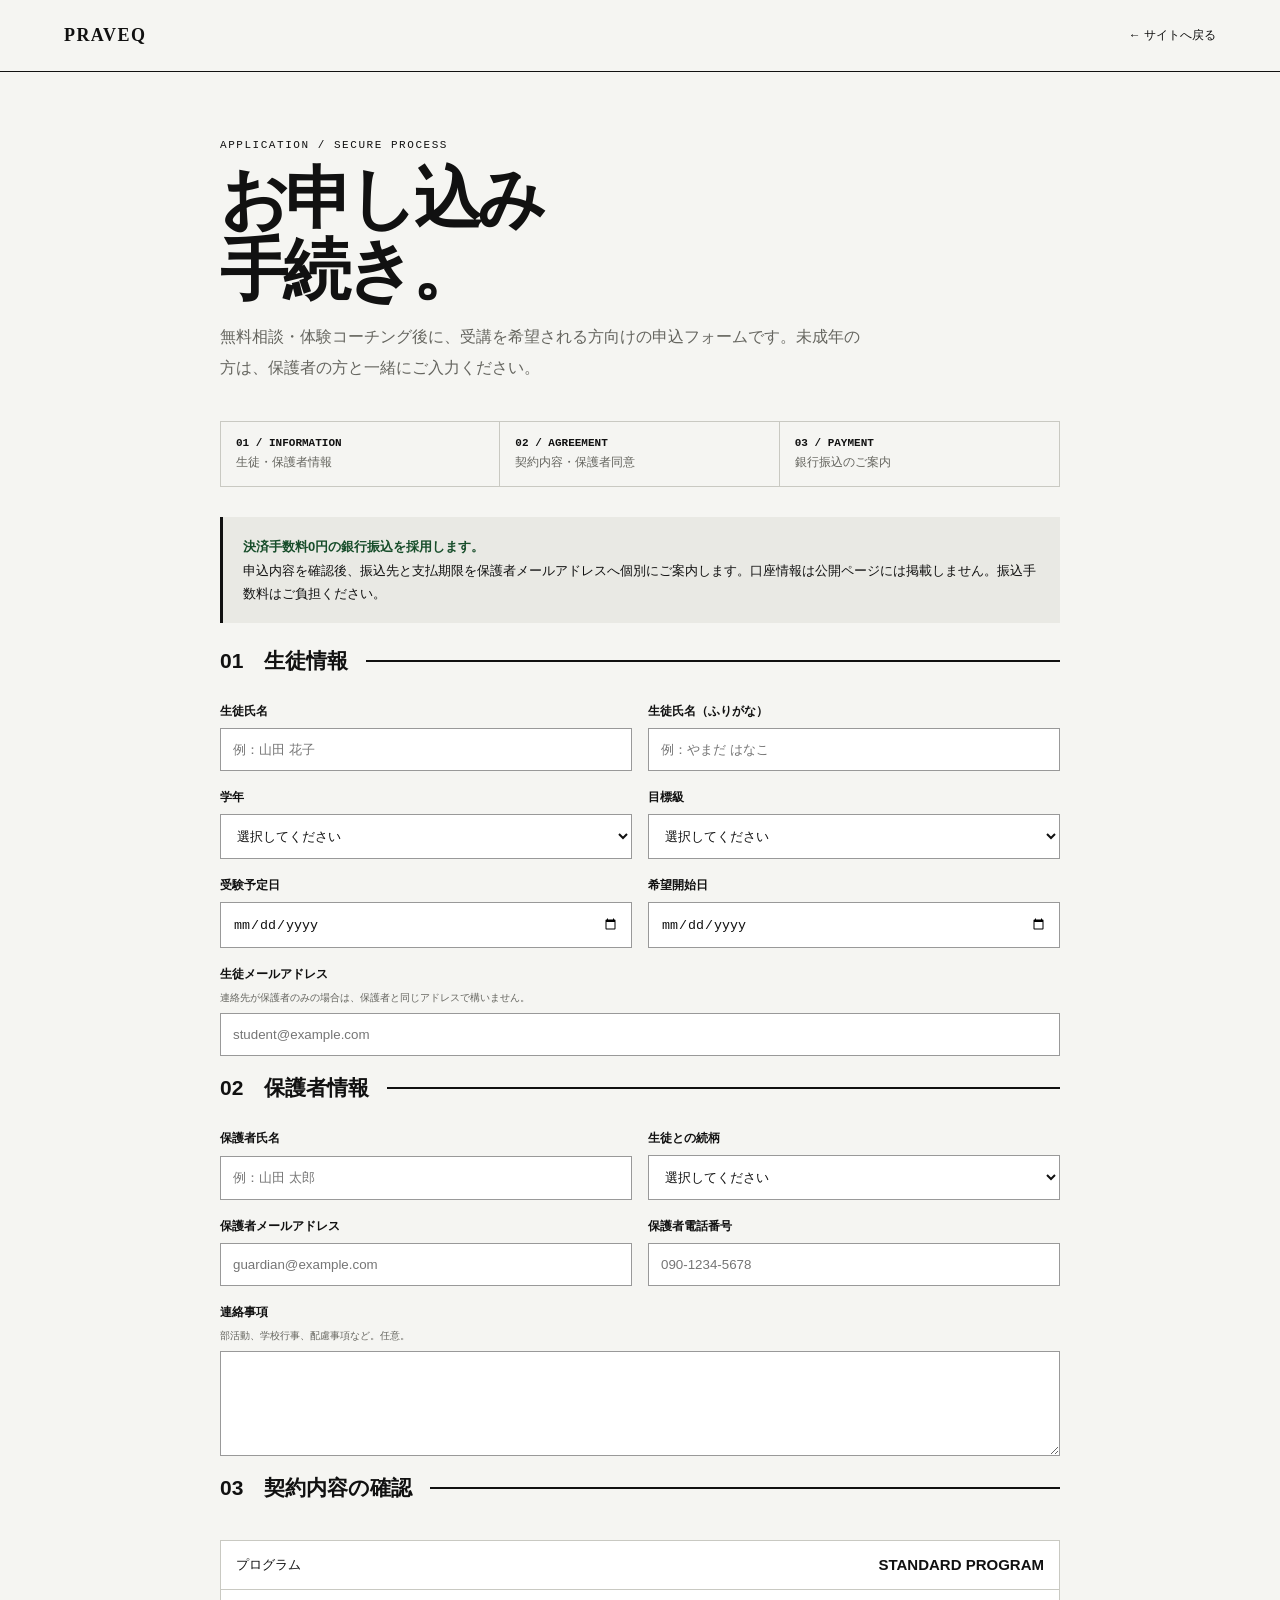
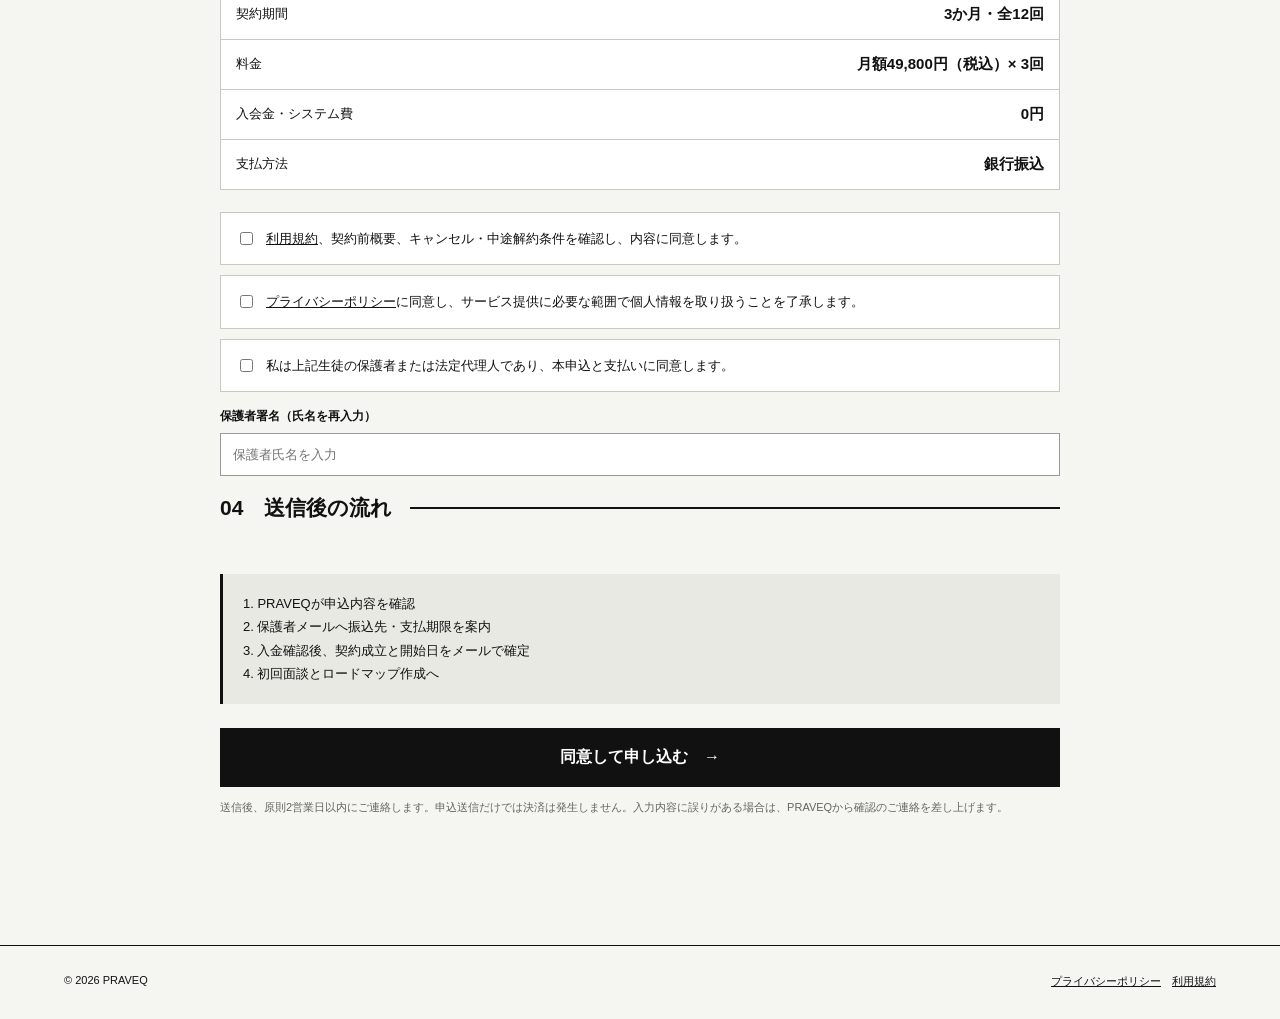
==== application.html @ a68e9273 "受講申込・保護者同意・銀行振込案内ページを追加" ====
<!doctype html>
<html lang="ja">
<head>
  <meta charset="utf-8">
  <meta name="viewport" content="width=device-width,initial-scale=1">
  <meta name="description" content="PRAVEQ 英検メンターのお申し込み手続き。保護者同意、契約確認、銀行振込のご案内。">
  <title>お申し込み｜PRAVEQ 英検メンター</title>
  <style>
    :root{--ink:#111;--paper:#f5f5f2;--soft:#e9e9e4;--line:#c9c9c2;--muted:#65655f;--ok:#174d2a}
    *{box-sizing:border-box}html{scroll-behavior:smooth}body{margin:0;background:var(--paper);color:var(--ink);font-family:-apple-system,BlinkMacSystemFont,"Noto Sans JP","Hiragino Sans","Yu Gothic",sans-serif}
    a{color:inherit}.header{min-height:72px;padding:14px clamp(18px,5vw,72px);display:flex;align-items:center;justify-content:space-between;border-bottom:1px solid var(--ink);background:var(--paper);position:sticky;top:0;z-index:5}.brand{font:800 18px Georgia,serif;letter-spacing:.08em;text-decoration:none}.back{font-size:12px;text-decoration:none}
    .wrap{width:min(840px,calc(100% - 36px));margin:0 auto;padding:56px 0 100px}.eyebrow{font:11px ui-monospace,monospace;letter-spacing:.14em}.hero h1{font-size:clamp(38px,7vw,68px);line-height:1.04;letter-spacing:-.07em;margin:12px 0 18px}.hero>p:not(.eyebrow){color:var(--muted);line-height:1.9;max-width:650px}
    .steps{display:grid;grid-template-columns:repeat(3,1fr);margin:38px 0 30px;border:1px solid var(--line)}.step{padding:15px;border-right:1px solid var(--line);font-size:12px;color:var(--muted)}.step:last-child{border:0}.step b{display:block;font:700 11px ui-monospace,monospace;margin-bottom:5px;color:var(--ink)}
    .notice{padding:18px 20px;background:var(--soft);border-left:3px solid var(--ink);line-height:1.8;font-size:13px;margin:24px 0}.notice strong{color:var(--ok)}
    fieldset{border:0;border-top:2px solid var(--ink);padding:28px 0 18px;margin:0}legend{font-weight:800;font-size:21px;padding:0 18px 0 0}.grid{display:grid;grid-template-columns:1fr 1fr;gap:18px 16px}.field{display:grid;gap:8px;font-size:12px;font-weight:700}.field.full{grid-column:1/-1}.field small{font-weight:400;color:var(--muted)}input,select,textarea{width:100%;padding:13px 12px;border:1px solid #999;background:white;border-radius:0;font:16px inherit;color:var(--ink)}textarea{min-height:105px;resize:vertical}input:focus,select:focus,textarea:focus{outline:2px solid #111;outline-offset:1px}
    .choice{display:flex;gap:10px;align-items:flex-start;padding:15px;border:1px solid var(--line);background:#fff;font-size:13px;line-height:1.65}.choice input{width:auto;margin-top:4px}.choice+ .choice{margin-top:10px}.summary{display:grid;gap:1px;background:var(--line);border:1px solid var(--line);margin:10px 0 22px}.summary p{margin:0;padding:15px;background:#fff;display:flex;justify-content:space-between;gap:20px;font-size:13px}.summary strong{font-size:15px}
    .submit{width:100%;border:0;background:#111;color:#fff;padding:19px;font-size:16px;font-weight:800;cursor:pointer}.submit:hover{background:#333}.submit:disabled{opacity:.45;cursor:not-allowed}.fine{font-size:11px;color:var(--muted);line-height:1.7}.success{padding:25px;border:2px solid var(--ok);background:#edf5ef;line-height:1.8;margin-top:25px}.hidden{display:none}
    footer{border-top:1px solid var(--ink);padding:28px clamp(18px,5vw,72px);font-size:11px;display:flex;justify-content:space-between;gap:20px}
    @media(max-width:650px){.wrap{padding-top:38px}.grid{grid-template-columns:1fr}.field.full{grid-column:auto}.steps{grid-template-columns:1fr}.step{border-right:0;border-bottom:1px solid var(--line)}.step:last-child{border-bottom:0}.summary p{display:grid;gap:5px}}
  </style>
</head>
<body>
  <header class="header"><a class="brand" href="./">PRAVEQ</a><a class="back" href="./">← サイトへ戻る</a></header>
  <main class="wrap">
    <section class="hero">
      <p class="eyebrow">APPLICATION / SECURE PROCESS</p>
      <h1>お申し込み<br>手続き。</h1>
      <p>無料相談・体験コーチング後に、受講を希望される方向けの申込フォームです。未成年の方は、保護者の方と一緒にご入力ください。</p>
    </section>
    <div class="steps"><div class="step"><b>01 / INFORMATION</b>生徒・保護者情報</div><div class="step"><b>02 / AGREEMENT</b>契約内容・保護者同意</div><div class="step"><b>03 / PAYMENT</b>銀行振込のご案内</div></div>
    <div class="notice"><strong>決済手数料0円の銀行振込を採用します。</strong><br>申込内容を確認後、振込先と支払期限を保護者メールアドレスへ個別にご案内します。口座情報は公開ページには掲載しません。振込手数料はご負担ください。</div>

    <form action="https://formsubmit.co/praveq.mentor@gmail.com" method="POST" id="application-form">
      <input type="hidden" name="_subject" value="【PRAVEQ】受講申込・保護者同意">
      <input type="hidden" name="_next" value="https://shu-polyglot.github.io/eiken-roadmap/application.html?submitted=1">
      <input type="hidden" name="_template" value="table">
      <input type="hidden" name="payment_method" value="銀行振込">
      <input type="text" name="_honey" class="hidden" tabindex="-1" autocomplete="off">

      <fieldset><legend>01　生徒情報</legend>
        <div class="grid">
          <label class="field">生徒氏名<input name="student_name" required autocomplete="name" placeholder="例：山田 花子"></label>
          <label class="field">生徒氏名（ふりがな）<input name="student_name_kana" required placeholder="例：やまだ はなこ"></label>
          <label class="field">学年<select name="grade_year" required><option value="">選択してください</option><option>高校1年</option><option>高校2年</option><option>高校3年</option><option>既卒・その他</option></select></label>
          <label class="field">目標級<select name="target_level" required><option value="">選択してください</option><option>英検®2級</option><option>英検®準1級</option></select></label>
          <label class="field">受験予定日<input name="exam_date" type="date"></label>
          <label class="field">希望開始日<input name="start_date" type="date" required></label>
          <label class="field full">生徒メールアドレス <small>連絡先が保護者のみの場合は、保護者と同じアドレスで構いません。</small><input name="student_email" type="email" required autocomplete="email" placeholder="student@example.com"></label>
        </div>
      </fieldset>

      <fieldset><legend>02　保護者情報</legend>
        <div class="grid">
          <label class="field">保護者氏名<input name="guardian_name" required autocomplete="name" placeholder="例：山田 太郎"></label>
          <label class="field">生徒との続柄<select name="relationship" required><option value="">選択してください</option><option>父</option><option>母</option><option>祖父母</option><option>その他の法定代理人</option></select></label>
          <label class="field">保護者メールアドレス<input name="guardian_email" type="email" required autocomplete="email" placeholder="guardian@example.com"></label>
          <label class="field">保護者電話番号<input name="guardian_phone" type="tel" required autocomplete="tel" inputmode="tel" placeholder="090-1234-5678"></label>
          <label class="field full">連絡事項 <small>部活動、学校行事、配慮事項など。任意。</small><textarea name="notes"></textarea></label>
        </div>
      </fieldset>

      <fieldset><legend>03　契約内容の確認</legend>
        <div class="summary">
          <p><span>プログラム</span><strong>STANDARD PROGRAM</strong></p>
          <p><span>契約期間</span><strong>3か月・全12回</strong></p>
          <p><span>料金</span><strong>月額49,800円（税込）× 3回</strong></p>
          <p><span>入会金・システム費</span><strong>0円</strong></p>
          <p><span>支払方法</span><strong>銀行振込</strong></p>
        </div>
        <label class="choice"><input type="checkbox" name="terms_agreed" value="同意済み" required><span><a href="terms.html" target="_blank">利用規約</a>、契約前概要、キャンセル・中途解約条件を確認し、内容に同意します。</span></label>
        <label class="choice"><input type="checkbox" name="privacy_agreed" value="同意済み" required><span><a href="privacy.html" target="_blank">プライバシーポリシー</a>に同意し、サービス提供に必要な範囲で個人情報を取り扱うことを了承します。</span></label>
        <label class="choice"><input type="checkbox" name="guardian_consent" value="保護者同意済み" required><span>私は上記生徒の保護者または法定代理人であり、本申込と支払いに同意します。</span></label>
        <label class="field" style="margin-top:16px">保護者署名（氏名を再入力）<input id="guardian-signature" name="guardian_signature" required placeholder="保護者氏名を入力"></label>
      </fieldset>

      <fieldset><legend>04　送信後の流れ</legend>
        <div class="notice">1. PRAVEQが申込内容を確認<br>2. 保護者メールへ振込先・支払期限を案内<br>3. 入金確認後、契約成立と開始日をメールで確定<br>4. 初回面談とロードマップ作成へ</div>
        <button class="submit" type="submit">同意して申し込む　→</button>
        <p class="fine">送信後、原則2営業日以内にご連絡します。申込送信だけでは決済は発生しません。入力内容に誤りがある場合は、PRAVEQから確認のご連絡を差し上げます。</p>
      </fieldset>
    </form>
    <section id="success" class="success hidden"><strong>お申し込みを受け付けました。</strong><br>内容を確認し、保護者メールアドレスへ振込先と支払期限をご案内します。この画面を閉じてお待ちください。</section>
  </main>
  <footer><span>© 2026 PRAVEQ</span><span><a href="privacy.html">プライバシーポリシー</a>　<a href="terms.html">利用規約</a></span></footer>
  <script>
    const params=new URLSearchParams(location.search);
    if(params.has('submitted')){document.querySelector('#application-form').classList.add('hidden');document.querySelector('#success').classList.remove('hidden');document.querySelector('#success').scrollIntoView({behavior:'smooth'})}
    const form=document.querySelector('#application-form');
    form?.addEventListener('submit',e=>{const guardian=form.elements.guardian_name.value.trim();const signature=form.elements.guardian_signature.value.trim();if(guardian!==signature){e.preventDefault();alert('保護者署名は、保護者氏名と同じ氏名を入力してください。');form.elements.guardian_signature.focus()}});
  </script>
</body>
</html>
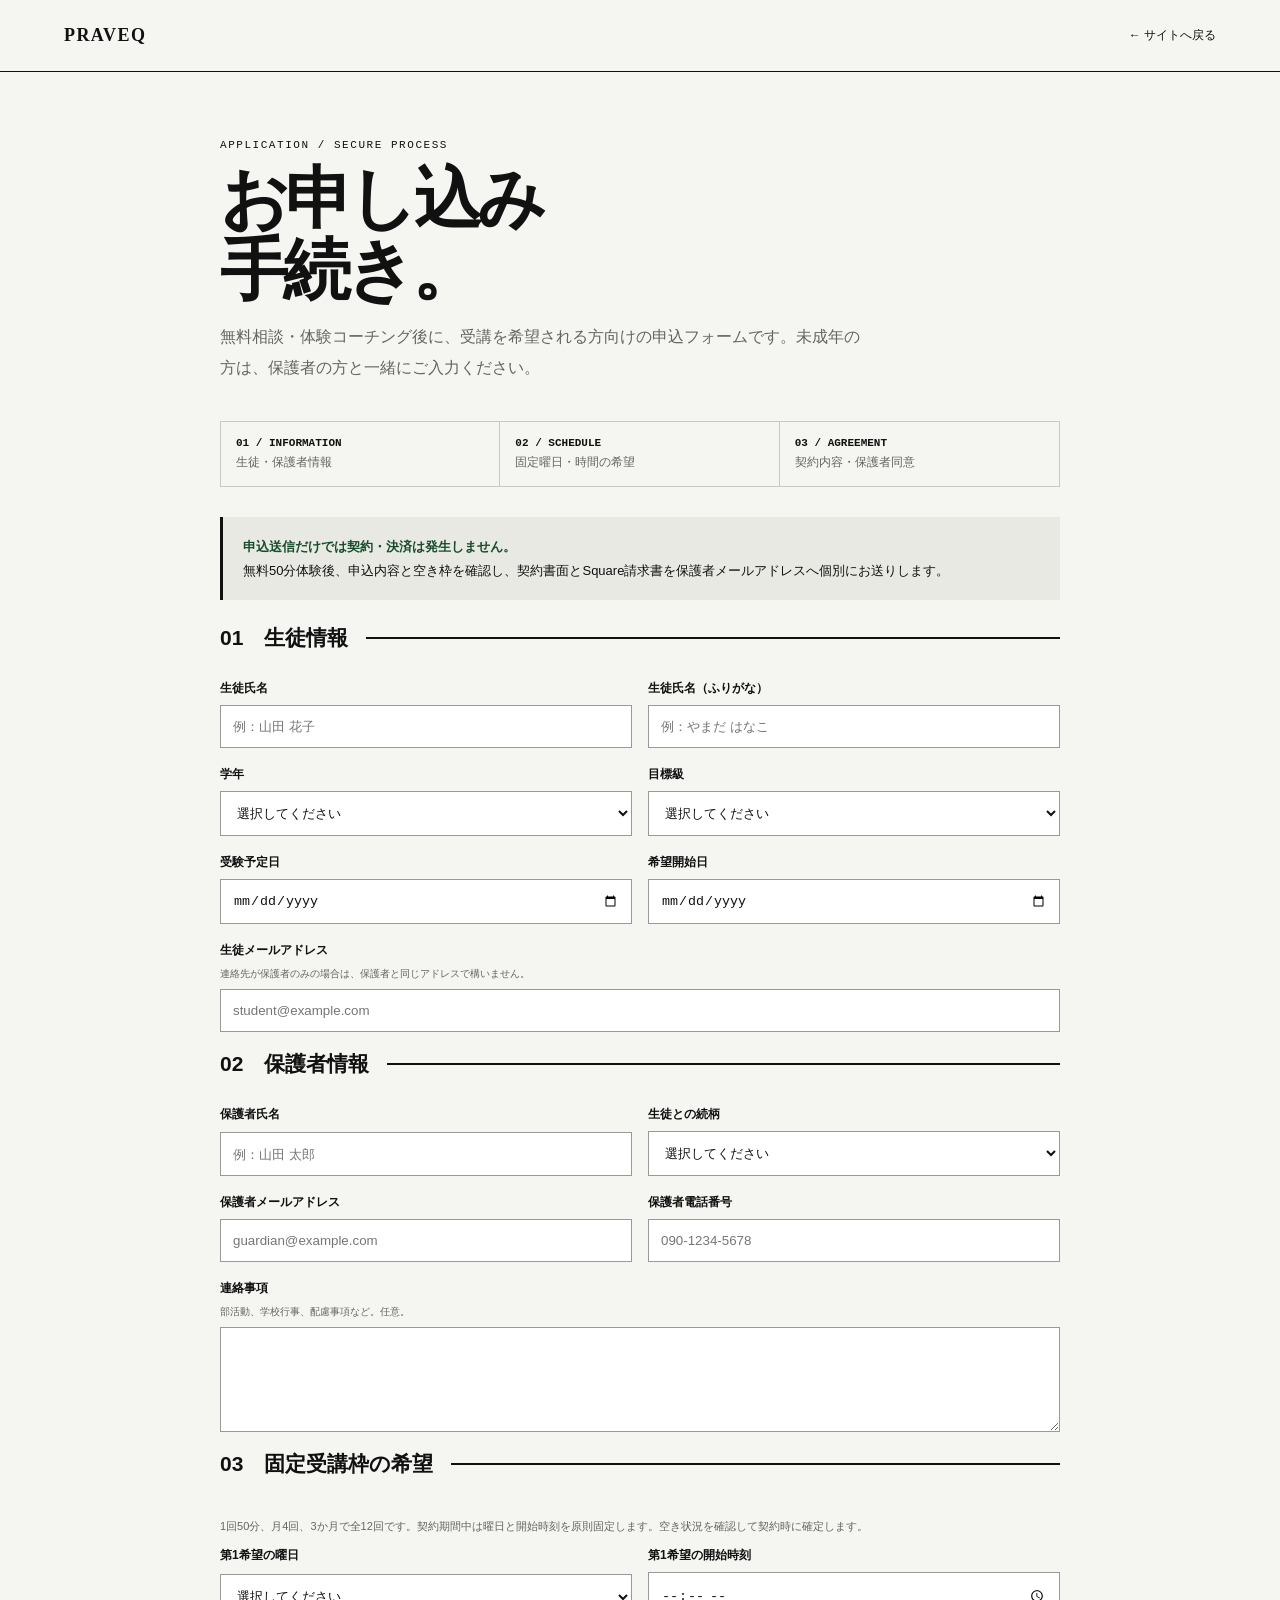
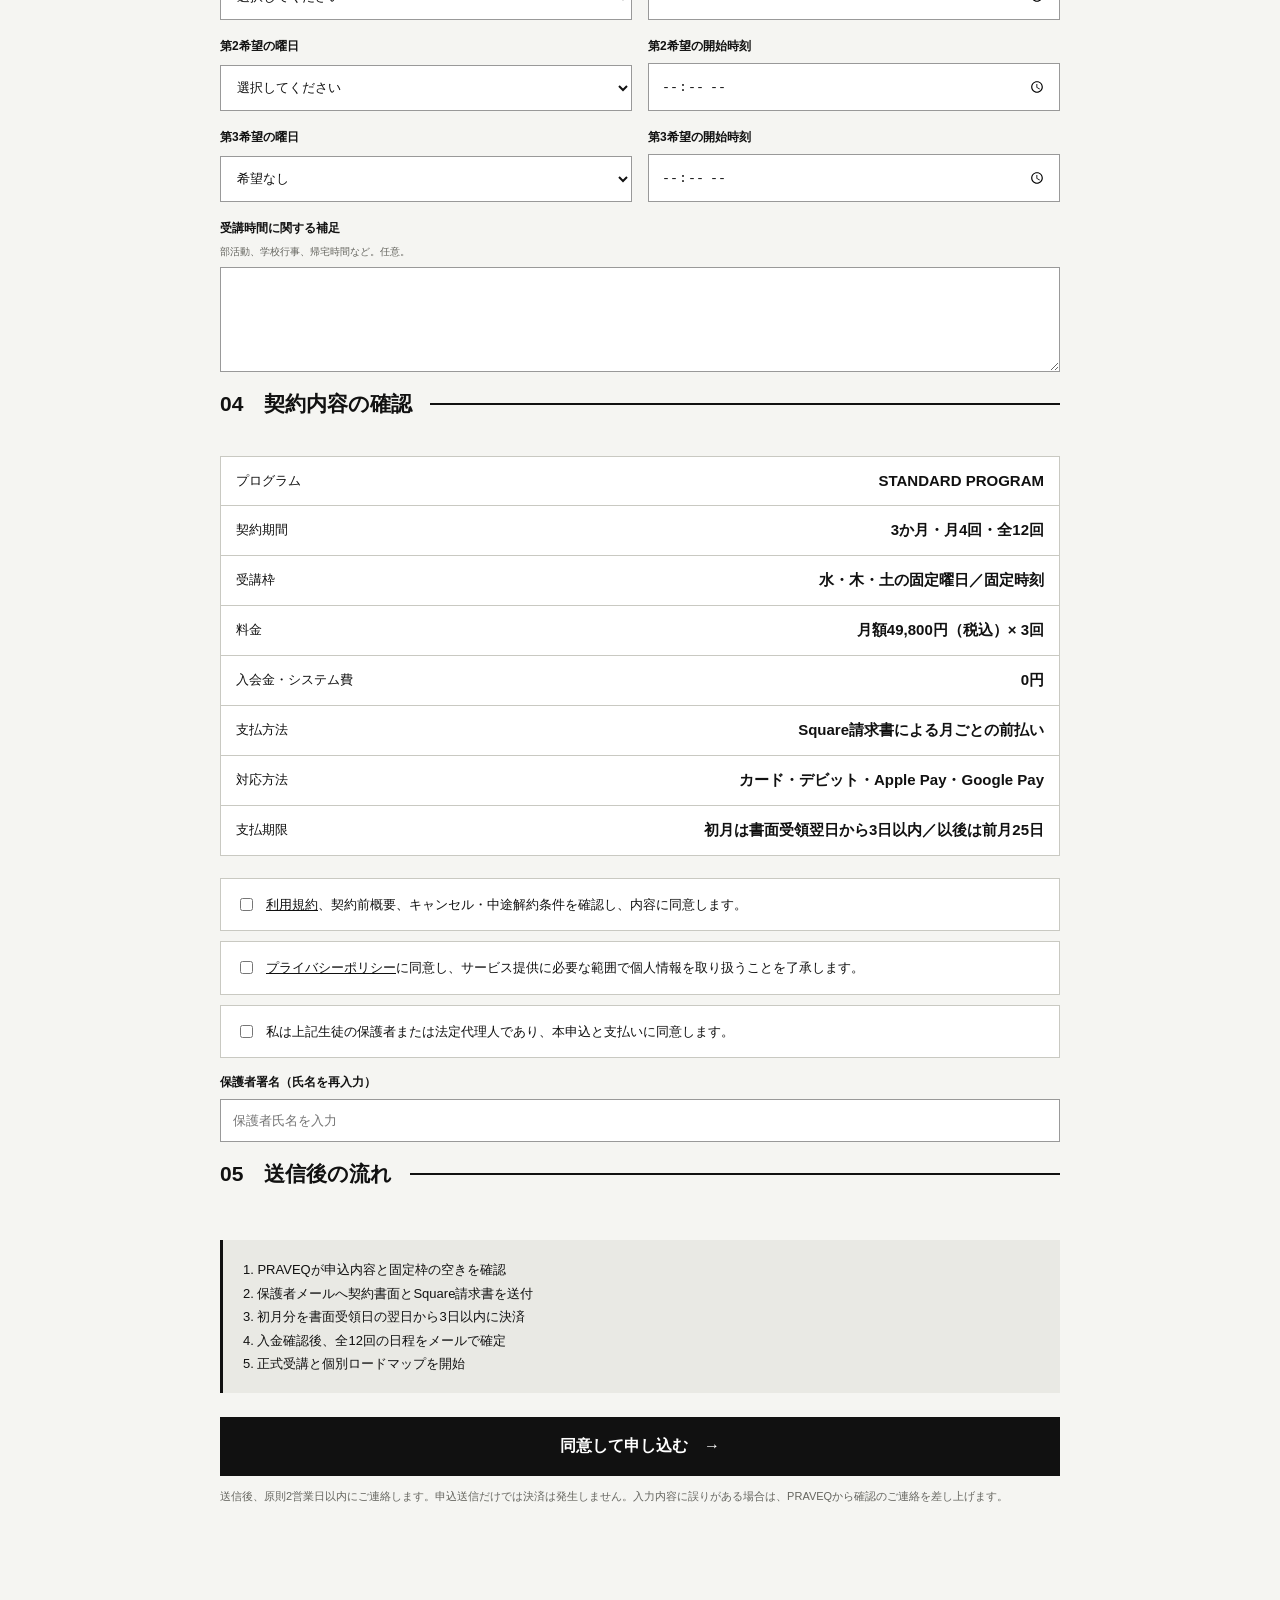
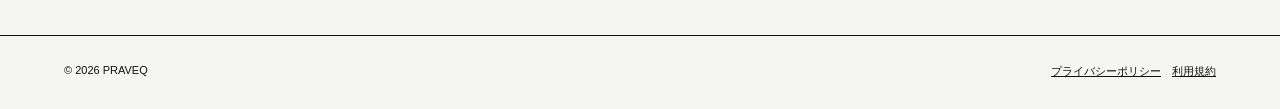
==== commit d5895466: "Update application for monthly Square billing and fixed lesson slots" ====
--- a/application.html
+++ b/application.html
@@ -3,7 +3,7 @@
 <head>
   <meta charset="utf-8">
   <meta name="viewport" content="width=device-width,initial-scale=1">
-  <meta name="description" content="PRAVEQ 英検メンターのお申し込み手続き。保護者同意、契約確認、銀行振込のご案内。">
+  <meta name="description" content="PRAVEQ 英検メンターのお申し込み手続き。保護者同意、受講日時、契約内容、Square請求のご案内。">
   <title>お申し込み｜PRAVEQ 英検メンター</title>
   <style>
     :root{--ink:#111;--paper:#f5f5f2;--soft:#e9e9e4;--line:#c9c9c2;--muted:#65655f;--ok:#174d2a}
@@ -27,14 +27,14 @@
       <h1>お申し込み<br>手続き。</h1>
       <p>無料相談・体験コーチング後に、受講を希望される方向けの申込フォームです。未成年の方は、保護者の方と一緒にご入力ください。</p>
     </section>
-    <div class="steps"><div class="step"><b>01 / INFORMATION</b>生徒・保護者情報</div><div class="step"><b>02 / AGREEMENT</b>契約内容・保護者同意</div><div class="step"><b>03 / PAYMENT</b>銀行振込のご案内</div></div>
-    <div class="notice"><strong>決済手数料0円の銀行振込を採用します。</strong><br>申込内容を確認後、振込先と支払期限を保護者メールアドレスへ個別にご案内します。口座情報は公開ページには掲載しません。振込手数料はご負担ください。</div>
+    <div class="steps"><div class="step"><b>01 / INFORMATION</b>生徒・保護者情報</div><div class="step"><b>02 / SCHEDULE</b>固定曜日・時間の希望</div><div class="step"><b>03 / AGREEMENT</b>契約内容・保護者同意</div></div>
+    <div class="notice"><strong>申込送信だけでは契約・決済は発生しません。</strong><br>無料50分体験後、申込内容と空き枠を確認し、契約書面とSquare請求書を保護者メールアドレスへ個別にお送りします。</div>
 
     <form action="https://formsubmit.co/praveq.mentor@gmail.com" method="POST" id="application-form">
       <input type="hidden" name="_subject" value="【PRAVEQ】受講申込・保護者同意">
       <input type="hidden" name="_next" value="https://shu-polyglot.github.io/eiken-roadmap/application.html?submitted=1">
       <input type="hidden" name="_template" value="table">
-      <input type="hidden" name="payment_method" value="銀行振込">
+      <input type="hidden" name="payment_method" value="Square請求書（カード・デビット・Apple Pay・Google Pay）">
       <input type="text" name="_honey" class="hidden" tabindex="-1" autocomplete="off">
 
       <fieldset><legend>01　生徒情報</legend>
@@ -59,13 +59,29 @@
         </div>
       </fieldset>
 
-      <fieldset><legend>03　契約内容の確認</legend>
+      <fieldset><legend>03　固定受講枠の希望</legend>
+        <p class="fine">1回50分、月4回、3か月で全12回です。契約期間中は曜日と開始時刻を原則固定します。空き状況を確認して契約時に確定します。</p>
+        <div class="grid">
+          <label class="field">第1希望の曜日<select name="schedule_day_1" required><option value="">選択してください</option><option>水曜日</option><option>木曜日</option><option>土曜日</option></select></label>
+          <label class="field">第1希望の開始時刻<input name="schedule_time_1" type="time" required></label>
+          <label class="field">第2希望の曜日<select name="schedule_day_2" required><option value="">選択してください</option><option>水曜日</option><option>木曜日</option><option>土曜日</option></select></label>
+          <label class="field">第2希望の開始時刻<input name="schedule_time_2" type="time" required></label>
+          <label class="field">第3希望の曜日<select name="schedule_day_3"><option value="">希望なし</option><option>水曜日</option><option>木曜日</option><option>土曜日</option></select></label>
+          <label class="field">第3希望の開始時刻<input name="schedule_time_3" type="time"></label>
+          <label class="field full">受講時間に関する補足 <small>部活動、学校行事、帰宅時間など。任意。</small><textarea name="schedule_notes"></textarea></label>
+        </div>
+      </fieldset>
+
+      <fieldset><legend>04　契約内容の確認</legend>
         <div class="summary">
           <p><span>プログラム</span><strong>STANDARD PROGRAM</strong></p>
-          <p><span>契約期間</span><strong>3か月・全12回</strong></p>
+          <p><span>契約期間</span><strong>3か月・月4回・全12回</strong></p>
+          <p><span>受講枠</span><strong>水・木・土の固定曜日／固定時刻</strong></p>
           <p><span>料金</span><strong>月額49,800円（税込）× 3回</strong></p>
           <p><span>入会金・システム費</span><strong>0円</strong></p>
-          <p><span>支払方法</span><strong>銀行振込</strong></p>
+          <p><span>支払方法</span><strong>Square請求書による月ごとの前払い</strong></p>
+          <p><span>対応方法</span><strong>カード・デビット・Apple Pay・Google Pay</strong></p>
+          <p><span>支払期限</span><strong>初月は書面受領翌日から3日以内／以後は前月25日</strong></p>
         </div>
         <label class="choice"><input type="checkbox" name="terms_agreed" value="同意済み" required><span><a href="terms.html" target="_blank">利用規約</a>、契約前概要、キャンセル・中途解約条件を確認し、内容に同意します。</span></label>
         <label class="choice"><input type="checkbox" name="privacy_agreed" value="同意済み" required><span><a href="privacy.html" target="_blank">プライバシーポリシー</a>に同意し、サービス提供に必要な範囲で個人情報を取り扱うことを了承します。</span></label>
@@ -73,13 +89,13 @@
         <label class="field" style="margin-top:16px">保護者署名（氏名を再入力）<input id="guardian-signature" name="guardian_signature" required placeholder="保護者氏名を入力"></label>
       </fieldset>
 
-      <fieldset><legend>04　送信後の流れ</legend>
-        <div class="notice">1. PRAVEQが申込内容を確認<br>2. 保護者メールへ振込先・支払期限を案内<br>3. 入金確認後、契約成立と開始日をメールで確定<br>4. 初回面談とロードマップ作成へ</div>
+      <fieldset><legend>05　送信後の流れ</legend>
+        <div class="notice">1. PRAVEQが申込内容と固定枠の空きを確認<br>2. 保護者メールへ契約書面とSquare請求書を送付<br>3. 初月分を書面受領日の翌日から3日以内に決済<br>4. 入金確認後、全12回の日程をメールで確定<br>5. 正式受講と個別ロードマップを開始</div>
         <button class="submit" type="submit">同意して申し込む　→</button>
         <p class="fine">送信後、原則2営業日以内にご連絡します。申込送信だけでは決済は発生しません。入力内容に誤りがある場合は、PRAVEQから確認のご連絡を差し上げます。</p>
       </fieldset>
     </form>
-    <section id="success" class="success hidden"><strong>お申し込みを受け付けました。</strong><br>内容を確認し、保護者メールアドレスへ振込先と支払期限をご案内します。この画面を閉じてお待ちください。</section>
+    <section id="success" class="success hidden"><strong>お申し込みを受け付けました。</strong><br>内容と空き枠を確認し、保護者メールアドレスへ契約書面とSquare請求書をご案内します。この画面を閉じてお待ちください。</section>
   </main>
   <footer><span>© 2026 PRAVEQ</span><span><a href="privacy.html">プライバシーポリシー</a>　<a href="terms.html">利用規約</a></span></footer>
   <script>
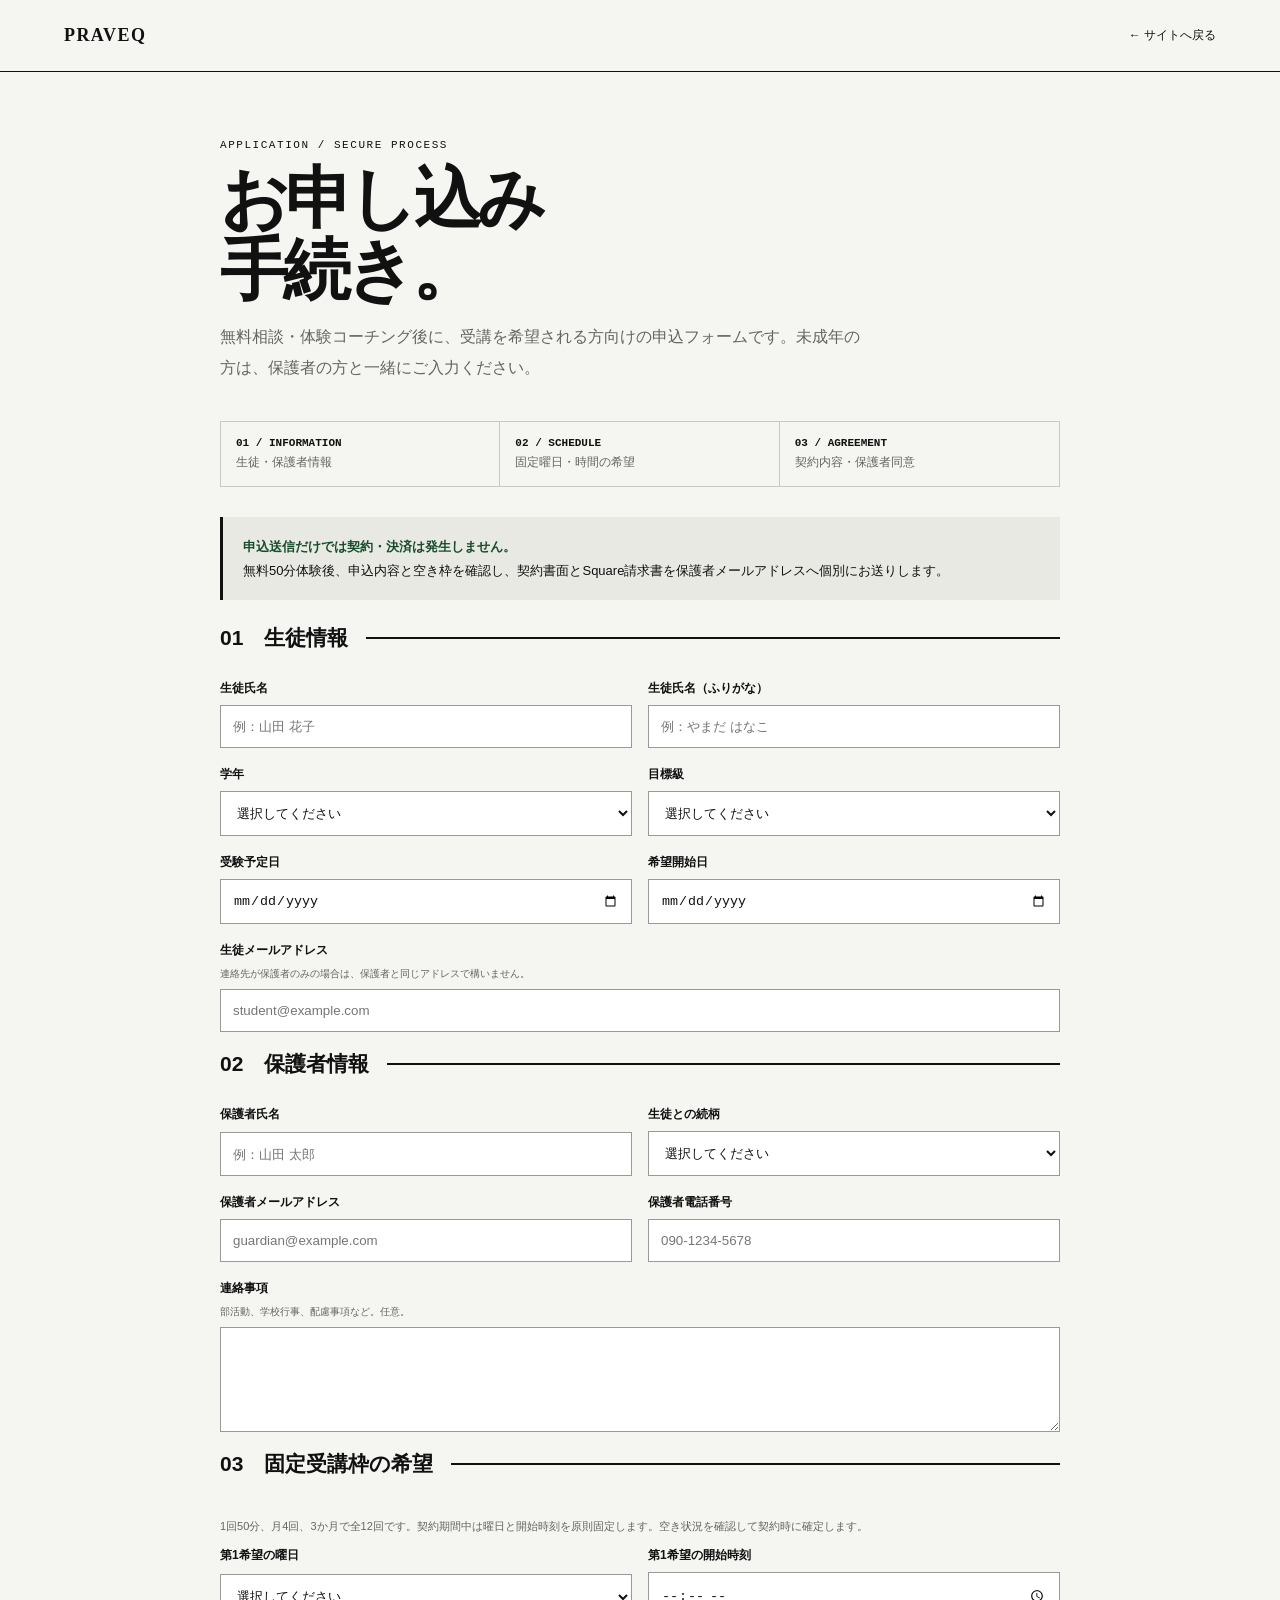
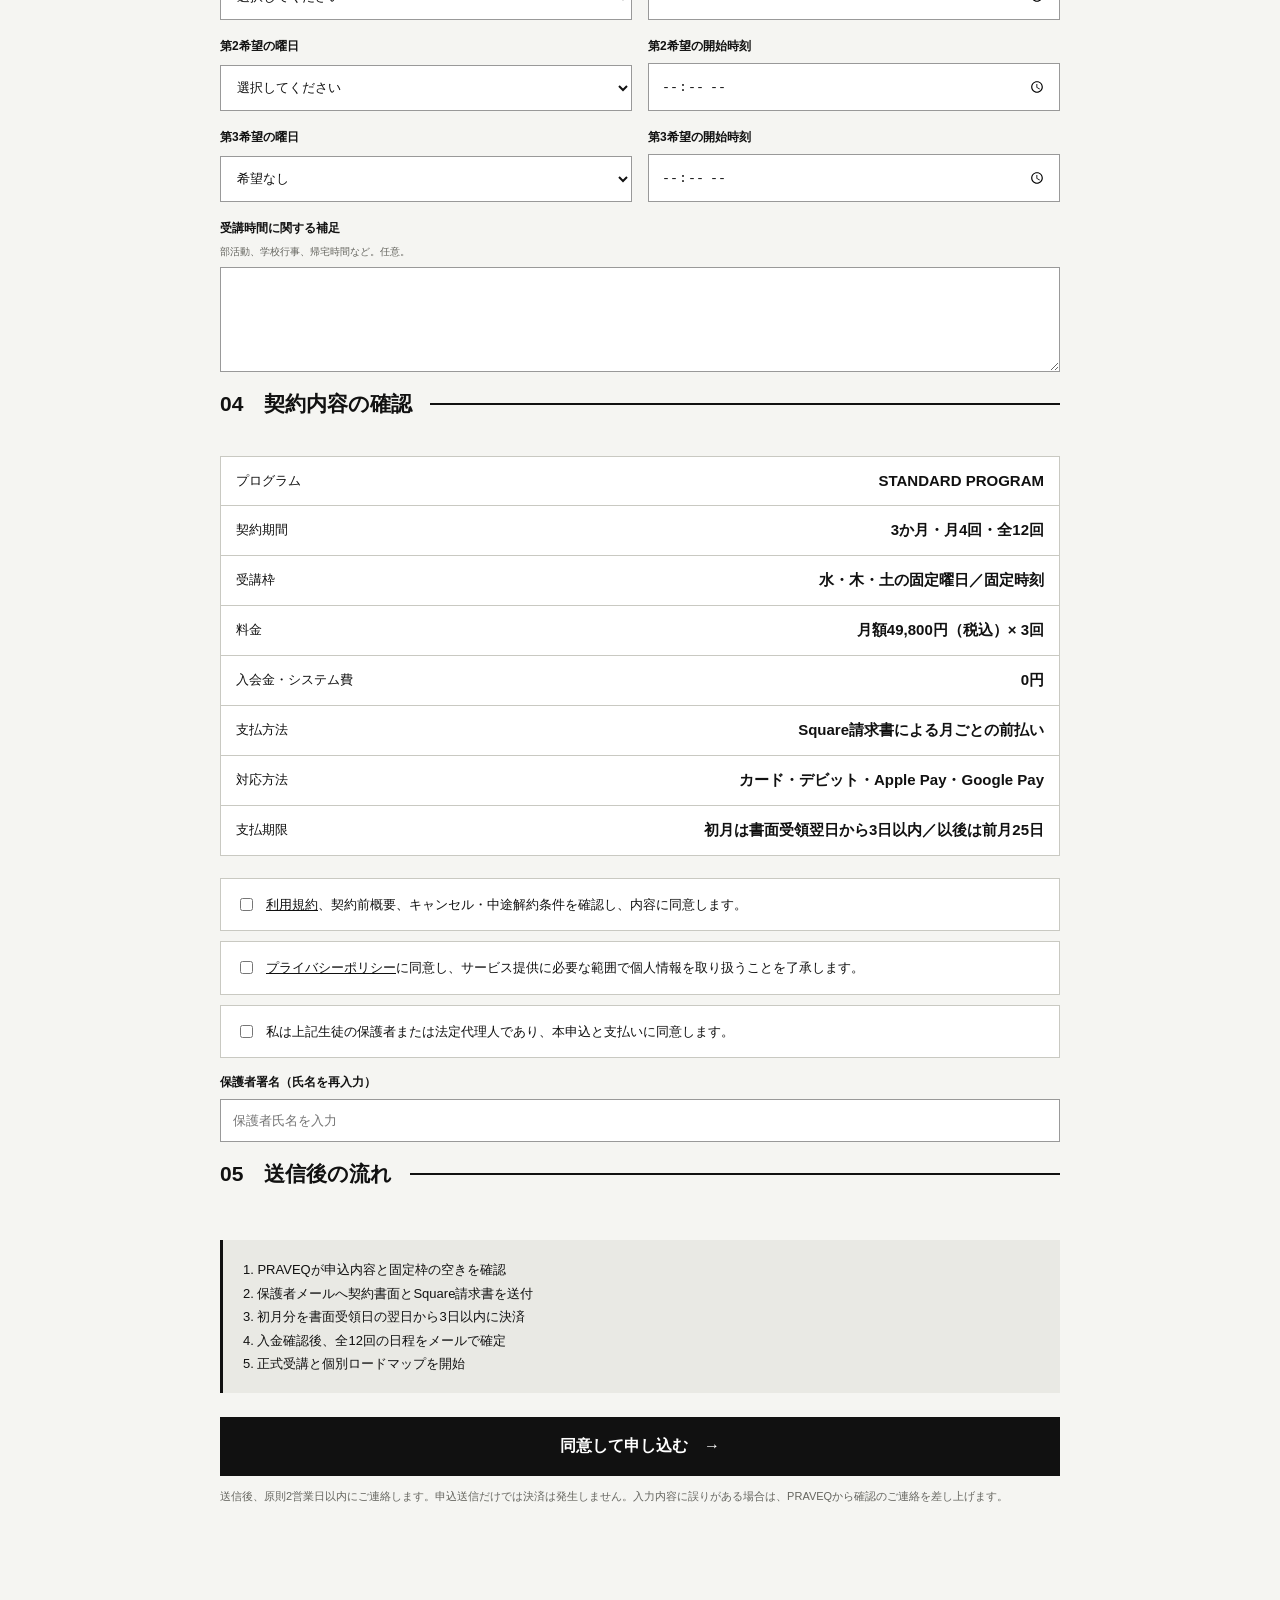
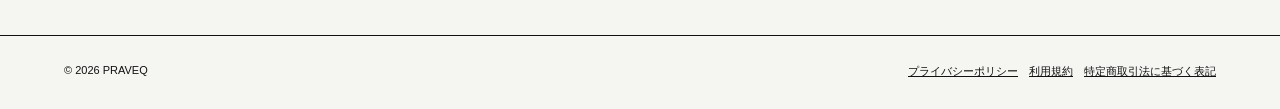
==== commit 96746508: "特定商取引法表記への導線を追加" ====
--- a/application.html
+++ b/application.html
@@ -97,7 +97,7 @@
     </form>
     <section id="success" class="success hidden"><strong>お申し込みを受け付けました。</strong><br>内容と空き枠を確認し、保護者メールアドレスへ契約書面とSquare請求書をご案内します。この画面を閉じてお待ちください。</section>
   </main>
-  <footer><span>© 2026 PRAVEQ</span><span><a href="privacy.html">プライバシーポリシー</a>　<a href="terms.html">利用規約</a></span></footer>
+  <footer><span>© 2026 PRAVEQ</span><span><a href="privacy.html">プライバシーポリシー</a>　<a href="terms.html">利用規約</a>　<a href="tokushoho.html">特定商取引法に基づく表記</a></span></footer>
   <script>
     const params=new URLSearchParams(location.search);
     if(params.has('submitted')){document.querySelector('#application-form').classList.add('hidden');document.querySelector('#success').classList.remove('hidden');document.querySelector('#success').scrollIntoView({behavior:'smooth'})}
